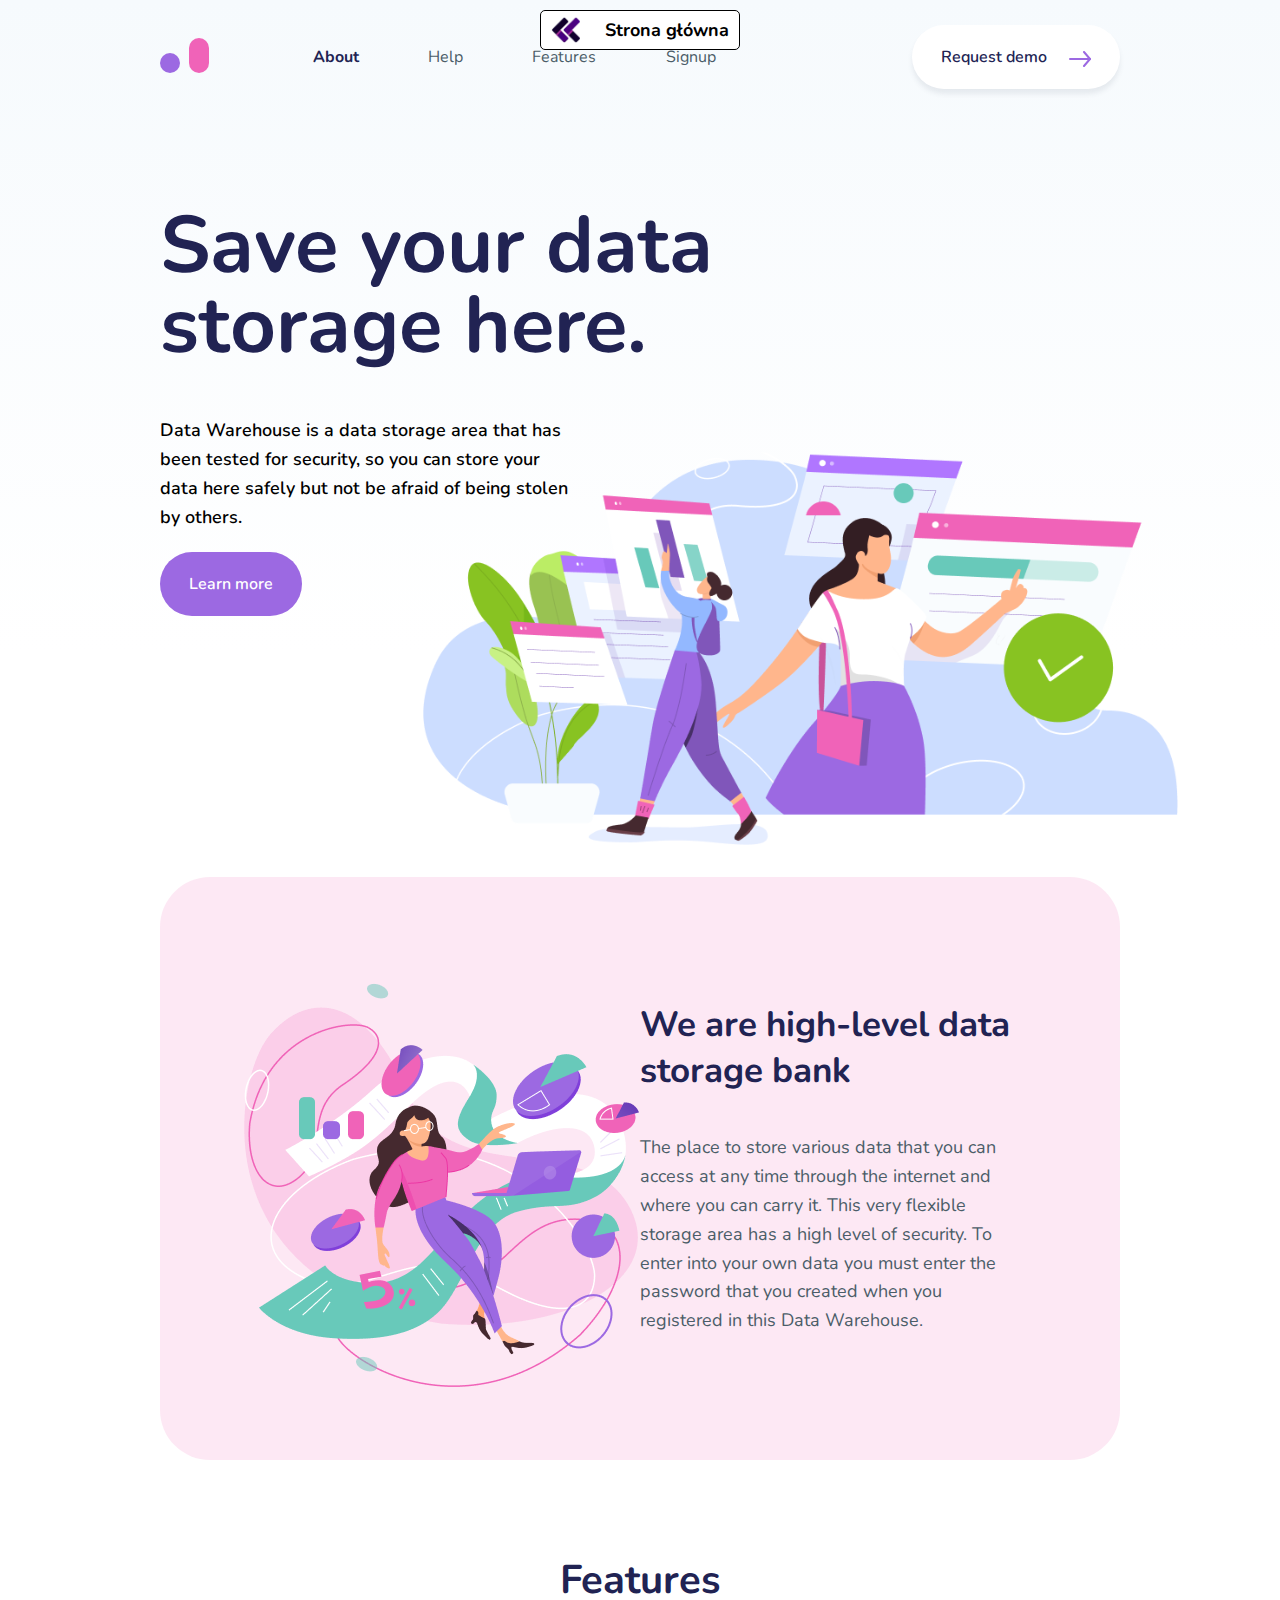
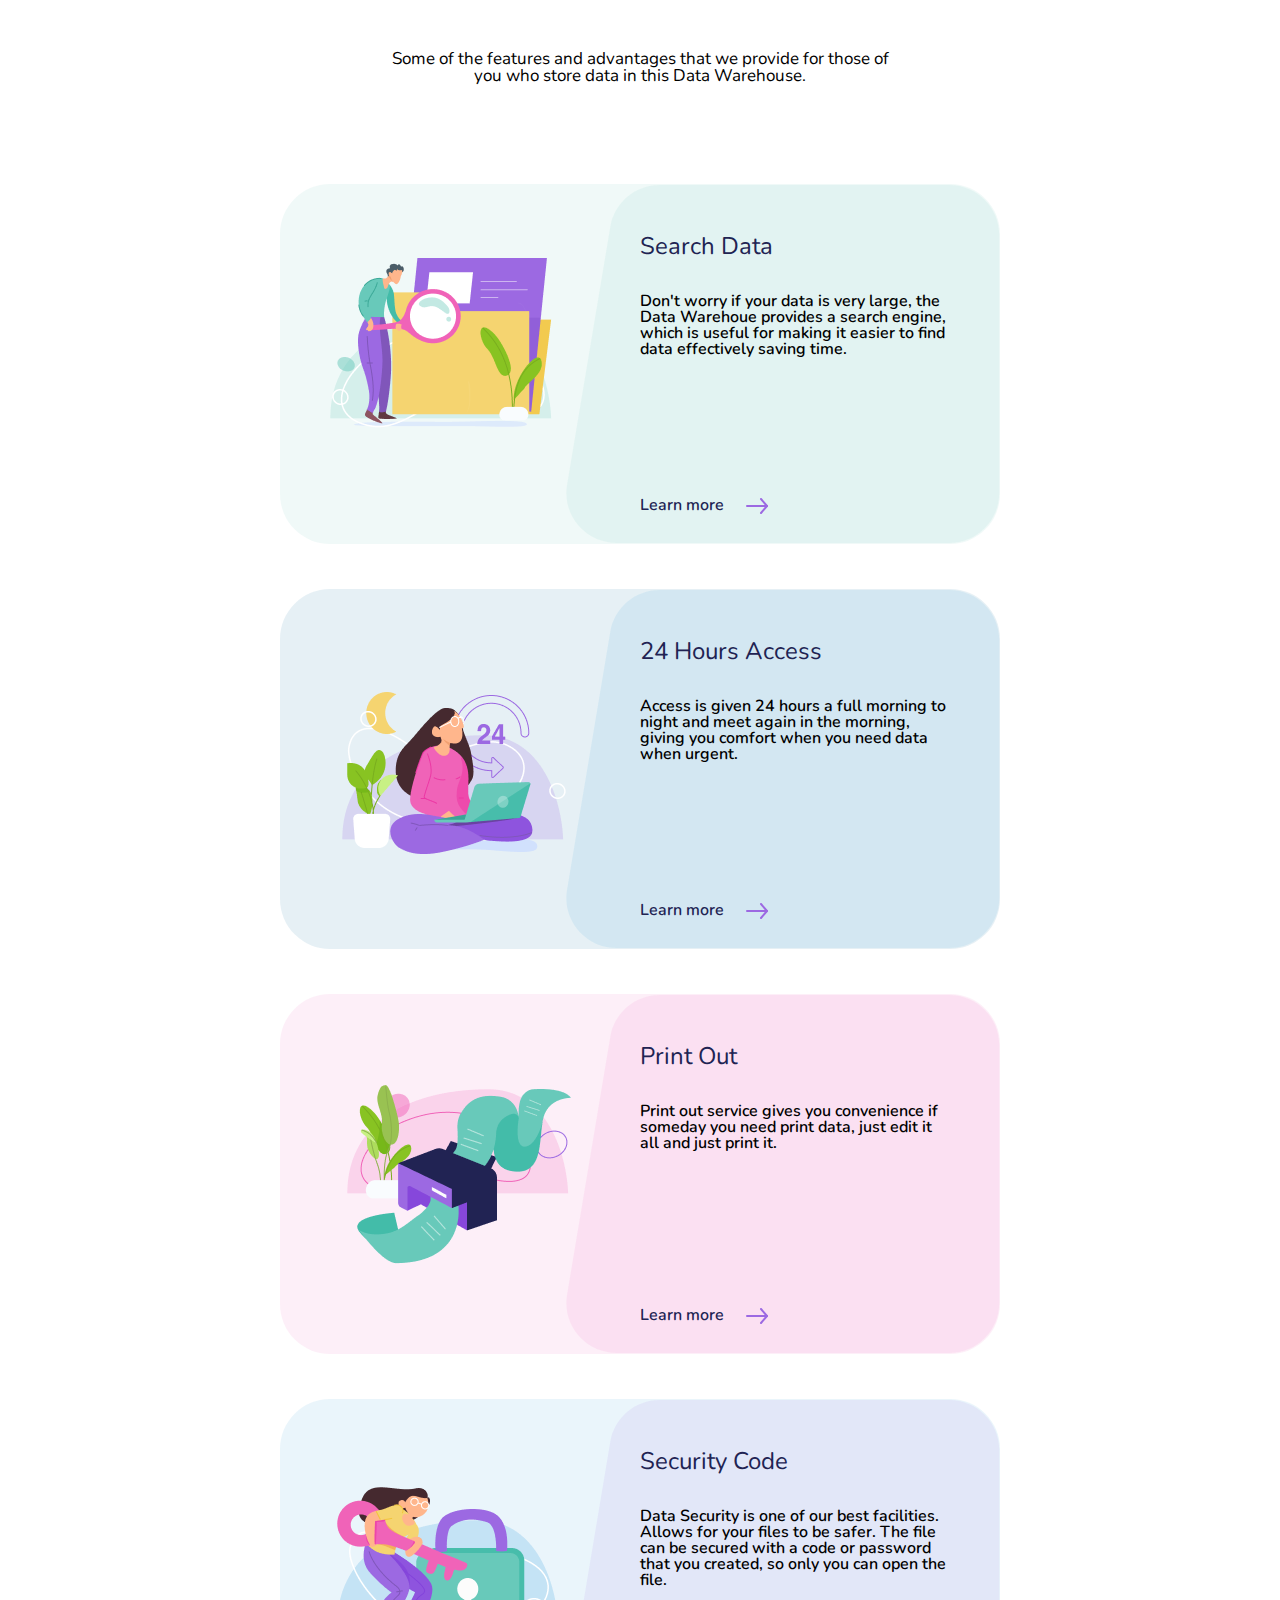
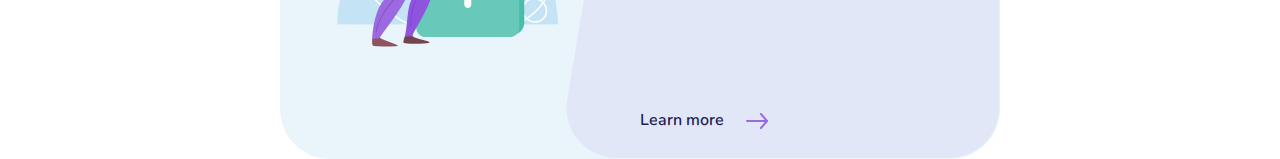
==== projects/dataStorage/index.html @ 3a8fd15c "Added first illustrative project. Team list is now responsive." ====
<!DOCTYPE html>
<html lang="en">

<head>
  <meta charset="UTF-8">
  <meta name="viewport" content="width=device-width, initial-scale=1.0">
  <link rel="stylesheet" href="./style.css">
  <title>ZerOne - Data Storage</title>
</head>

<body>
  <nav>
    <!-- Back to Main page -->
    <a class="back-to-main" href="https://www.zerone.company/">
      <img src="../../img/pricing/arrow-offers.webp">
      <h4>Strona główna</h4>
    </a>

    <div class="container">
      <a href="#" aria-label="go to the top">
        <img class="logo" src="img/icons/Logo.svg" alt="logo">
      </a>

      <div class="nav__links">
        <a href="#" class="active">About</a>
        <a href="#">Help</a>
        <a href="#">Features</a>
        <a href="#">Signup</a>
      </div>

      <button class="btn btn--white">
        Request demo
        <img src="img/icons/arrow.svg" aria-hidden="true" alt="arrow">
      </button>

      <button class="btn btn--mobile--menu">
        <img src="img/icons/menu.png" aria-label="open mobile menu" alt="menu">
      </button>
    </div>
  </nav>

  <main>
    <section class="landing-page">
      <div class="container">
        <h1>Save your data storage here.</h1>
        <p>
          Data Warehouse is a data storage area that has been
          tested for security, so you can store your data here
          safely but not be afraid of being stolen by others.
        </p>
        <button class="btn btn--purple">Learn more</button>
      </div>
    </section>

    <div class="container">
      <section class="about">
        <h1>We are high-level data storage bank</h1>
        <p>
          The place to store various data that you can access at any time
          through the internet and where you can carry it.
          This very flexible storage area has a high level of security. To
          enter into your own data you must enter the password that you
          created when you registered in this Data Warehouse.
        </p>
      </section>
    </div>

    <section class="features">
      <div class="container">
        <header class="features__header">
          <h1>Features</h1>
          <p>
            Some of the features and advantages that we provide for those of
            you
            who store data in this Data Warehouse.
          </p>
        </header>

        <div class="features__list">
          <div class="features__item features__item--1">
            <h2>Search Data</h2>
            <p>
              Don't worry if your data is very large, the Data Warehoue
              provides a search engine, which is useful for making it easier
              to find data effectively saving time.
            </p>
            <a href="#" class="link-with-icon">
              Learn more <img src="img/icons/arrow.svg" alt="arrow">
            </a>
          </div>

          <div class="features__item features__item--2">
            <h2>24 Hours Access</h2>
            <p>
              Access is given 24 hours a full morning to night and
              meet again in the morning, giving you comfort when
              you need data when urgent.
            </p>
            <a href="#" class="link-with-icon">
              Learn more <img src="img/icons/arrow.svg" alt="arrow">
            </a>
          </div>

          <div class="features__item features__item--3">
            <h2>Print Out</h2>
            <p>
              Print out service gives you convenience if someday
              you need print data, just edit it all and just print it.
            </p>
            <a href="#" class="link-with-icon">
              Learn more <img src="img/icons/arrow.svg" alt="arrow">
            </a>
          </div>

          <div class="features__item features__item--4">
            <h2>Security Code</h2>
            <p>
              Data Security is one of our best facilities. Allows for your
              files
              to be safer. The file can be secured with a code or password
              that
              you created, so only you can open the file.
            </p>
            <a href="#" class="link-with-icon">
              Learn more <img src="img/icons/arrow.svg" alt="arrow">
            </a>
          </div>

        </div>
      </div>
    </section>
  </main>
</body>

</html>
---- projects/dataStorage/style.css ----
@import url("../../../css/reset.css");
@import url("https://fonts.googleapis.com/css2?family=Nunito:wght@400;600;700&display=swap");

:root {
  --deep-space-sparkle: #4B5D68;
  --space-cadet: #212353;
  --medium-purple: #9C69E2;
  --hot-pink: #F063B8;
  --medium-aquamarine: #68C9BA;
}

*, *:after, *:before {
  box-sizing: border-box;
}

html {
  scroll-behavior: smooth;
}

body {
  background: linear-gradient(180deg, #F6FAFD 0%, #FFFFFF 19.4%);
  background-repeat: no-repeat;
  font-family: 'Nunito', sans-serif;
}

.container {
  width: 96%;
  margin: 0 auto;
}

h1 {
  font-weight: 700;
  font-size: 25px;
  color: var(--space-cadet);
}

p {
  font-size: 18px;
}

/* BACK BUTTON */

.back-to-main {
  width: 200px;
  height: 40px;
  display: flex;
  align-items: center;
  justify-content: space-between;
  padding: 10px;
  position: fixed;
  left: calc(50% - 100px);
  top: 10px;
  background-color: white;
  border: 1px solid black;
  border-radius: 5px;
  text-decoration: none;
  z-index: 10;
  transition: 0.3s all;
}

.back-to-main img {
  width: 30px;
  height: 30px;
  rotate: 180deg;
}

.back-to-main h4 {
  font-size: 18px;
  font-weight: bold;
  color: black;
}

.back-to-main:hover {
  transform: scale(1.1);
}

/* BACK BUTTON */

.btn {
  padding: 21px 29px;
  border: 0;
  background: none;
  border-radius: 50px;
  font-size: 16px;
  font-weight: 600;
  font-family: 'Nunito', sans-serif;
  cursor: pointer;
}

.btn:hover {
  outline: 1px solid black;
}

.btn--white {
  background: #FFFFFF;
  box-shadow: 0px 5px 5px rgba(75, 93, 104, 0.1);
  color: var(--space-cadet);
  z-index: 1;
}

.btn--white img {
  margin-left: 18px;
  vertical-align: middle;
}

.btn--purple {
  background-color: var(--medium-purple);
  box-shadow: 0px 5px 5px rgba(75, 93, 104, 0.1);
  color: #FFFFFF;
}

.btn--mobile--menu {
  position: absolute;
  right: 0;
  padding: 0;
}

.btn--mobile--menu img {
  width: 27px;
}

.btn--mobile--menu:hover {
  outline: none;
}

nav .container {
  position: relative;
  display: flex;
  align-items: center;
}

nav .container .btn--white {
  position: fixed;
  right: 20px;
  bottom: 10px;
}

nav .container .btn--white img {
  display: none;
}

.logo {
  transition-duration: 400ms;
}

.logo:hover {
  transform: scale(1.2);
}

.nav__links {
  display: none;
}

.nav__links a {
  color: var(--deep-space-sparkle);
  text-decoration: none;
  border-bottom: 1px solid transparent;
  transition-duration: 300ms;
}

.nav__links a:hover {
  border-bottom: 1px solid var(--deep-space-sparkle);
  transform: scale(1.1);
}

.nav__links a.active {
  font-weight: 700;
  color: var(--space-cadet);
}

.nav__links a.active:hover {
  border-bottom: 1px solid var(--space-cadet);
}

.landing-page {
  min-height: 89vh;
  padding: 50px 0 100px 0;
  background-image: url(./img/bg/bg-lp.svg);
  background-position: 50% 90%;
  background-repeat: no-repeat;
  background-size: 100%;
}

.landing-page h1 {
  font-size: 40px;
  margin-top: 0;
  margin-bottom: 50px;
}

.landing-page p {
  line-height: 160%;
  font-weight: 600;
  margin-bottom: 20px;
}

.about {
  padding: 20px;
  background: rgba(240, 99, 184, 15%) url(./img/bg/bg-about.svg);
  border-radius: 50px;
  background-position: 50% 23%;
  background-repeat: no-repeat;
  background-size: 65%;
}

.about h1 {
  margin-bottom: 220px;
  line-height: 130%;
  text-align: center;
}

.about p {
  line-height: 160%;
  color: var(--deep-space-sparkle);
}

.features {
  margin-top: 50px;
}

.features__header {
  margin: 0 auto 70px auto;
  text-align: center;
}

.features__header p {
  font-size: 17px;
}

.features h1 {
  margin-bottom: 50px;
}

.features h2 {
  margin-bottom: 250px;
  font-size: 24px;
  color: var(--space-cadet);
  text-align: center;
}

.features__list {
  display: grid;
  grid-template-columns: 100%;
  grid-gap: 45px;
}

.features__list p {
  font-size: 16px;
  font-weight: 600;
  margin-bottom: 35px;
}

.features__item {
  position: relative;
  padding: 50px;
  border-radius: 50px;
  background-repeat: no-repeat;
  background-position: 0 50%;
}

.features__item--1 {
  background: rgba(104, 201, 186, .1) url(./img/bg/bg-f-1b.svg) no-repeat scroll 50% 37%;
}

.features__item--2 {
  background: rgba(13, 105, 156, 0.1) url(./img/bg/bg-f-2b.svg) no-repeat scroll 50% 37%;
}

.features__item--3 {
  background: rgba(240, 99 ,184, 0.1) url(./img/bg/bg-f-3b.svg) no-repeat scroll 50% 37%;
}

.features__item--4 {
  background: rgba(45, 156, 219, 0.1) url(./img/bg/bg-f-4b.svg) no-repeat scroll 50% 37%;
}

.link-with-icon {
  text-decoration: none;
  color: var(--space-cadet);
  font-weight: 600;
  cursor: pointer;
}

.link-with-icon img {
  margin-left: 18px;
  vertical-align: middle;
}

/* Tablet */
@media only screen and (min-width: 768px) {
  .container {
    width: 720px;
  }
  
  h1 {
    font-weight: 700;
    font-size: 40px;
  }
  
  .btn--mobile--menu{
    display: none;
  }
  
  .btn--purple {
    box-shadow: none;
  }
  
  nav {
    margin-top: 3%;
  }
  
  nav .container .btn {
    position: absolute;
    right: 0;
    bottom: unset;
  }
  
  nav .container .btn img {
    display: initial;
  }
  
  .nav__links {
    display: flex;
    justify-content: space-between;
    width: 42%;
    margin-left: 10.8%;
  }
  
  .landing-page {
    padding: 130px 0 100px 0;
    background-position: 83% 90%;
    background-size: 60%;
  }
  
  .landing-page h1 {
    font-size: 80px;
  }
  
  .landing-page p {
    width: 43%;
    line-height: 160%;
  }
  
  .landing-page h1, p {
    margin-bottom: 50px;
  }
  
  .about {
    background-position: 50% 15%;
    background-size: 40%;
  }
  
  .about h1 {
    margin-top: 0;
    margin-bottom: 240px;
    font-size: 35px;
  }
  
  .about p {
    margin-bottom: 0;
  }
  
  .features {
    margin-top: 100px;
  }
  
  .features h2 {
    margin-bottom: 35px;
    text-align: left;
  }
  
  .features p {
    margin-bottom: 0;
  }
  
  .features__header {
    width: 52%;
    margin: 0 auto 100px auto;
  }
  
  .features__item {
    height: 360px;
    padding: 50px 50px 50px 50%;
    background-position: 100% 50%, 10% 50%;
  }
  
  .features__item--1 {
    background-image: url(./img/bg/bg-f-1.svg), url(./img/bg/bg-f-1b.svg);
  }
  
  .features__item--2 {
    background-image: url(./img/bg/bg-f-2.svg), url(./img/bg/bg-f-2b.svg);
  }
  
  .features__item--3 {
    background-image: url(./img/bg/bg-f-3.svg), url(./img/bg/bg-f-3b.svg);
  }
  
  .features__item--4 {
    background-image: url(./img/bg/bg-f-4.svg), url(./img/bg/bg-f-4b.svg);
  }
  
  .link-with-icon {
    position: absolute;
    left: 50%;
    bottom: 30px;
  }
}

/* Laptop */
@media only screen and (min-width: 1024px) {
  .container {
    width: 960px;
  }

  .about {
    padding: 125px 92px 125px 50%;
    background-position: 5% 50%;
    background-size: unset;
  }

  .about h1 {
    margin-bottom: 40px;
    text-align: left;
  }

  .landing-page {
    background-position: 80% 95%;
  }

  .landing-page h1 {
    width: 60%;
  }

  .features__list {
      display: grid;
      grid-template-columns: 100%;
      grid-gap: 45px;
      width: 75%;
      margin: 0 auto;
  }
}

/* Desktop */
@media only screen and (min-width: 1440px) {
  .container {
    width: 1120px;
  }

  .nav__links {
    width: 25.75%;
  }

  .landing-page {
    background-size: unset;
  }

  .landing-page h1 {
    width: 53%;
    font-size: 80px;
  }

  .landing-page p {
    width: 34%;
    line-height: 160%;
  }

  .features {
    margin-top: 150px;
  }

  .features__list {
    grid-template-columns: calc(50% - 22.5px) calc(50% - 22.5px);
    width: 100%;
  }

  .features__item--1 {
    background: url(./img/bg/bg-f-1.svg) no-repeat scroll 100% 50%,
                url(./img/bg/bg-f-1b.svg) no-repeat scroll 10% 50%;
  }

  .features__item--2 {
    background: url(./img/bg/bg-f-2.svg) no-repeat scroll 100% 50%,
                url(./img/bg/bg-f-2b.svg) no-repeat scroll 10% 50%;
  }

  .features__item--3 {
    background: url(./img/bg/bg-f-3.svg) no-repeat scroll 100% 50%,
                url(./img/bg/bg-f-3b.svg) no-repeat scroll 10% 50%;
  }

  .features__item--4 {
    background: url(./img/bg/bg-f-4.svg) no-repeat scroll 100% 50%,
                url(./img/bg/bg-f-4b.svg) no-repeat scroll 10% 50%;
  }    
}
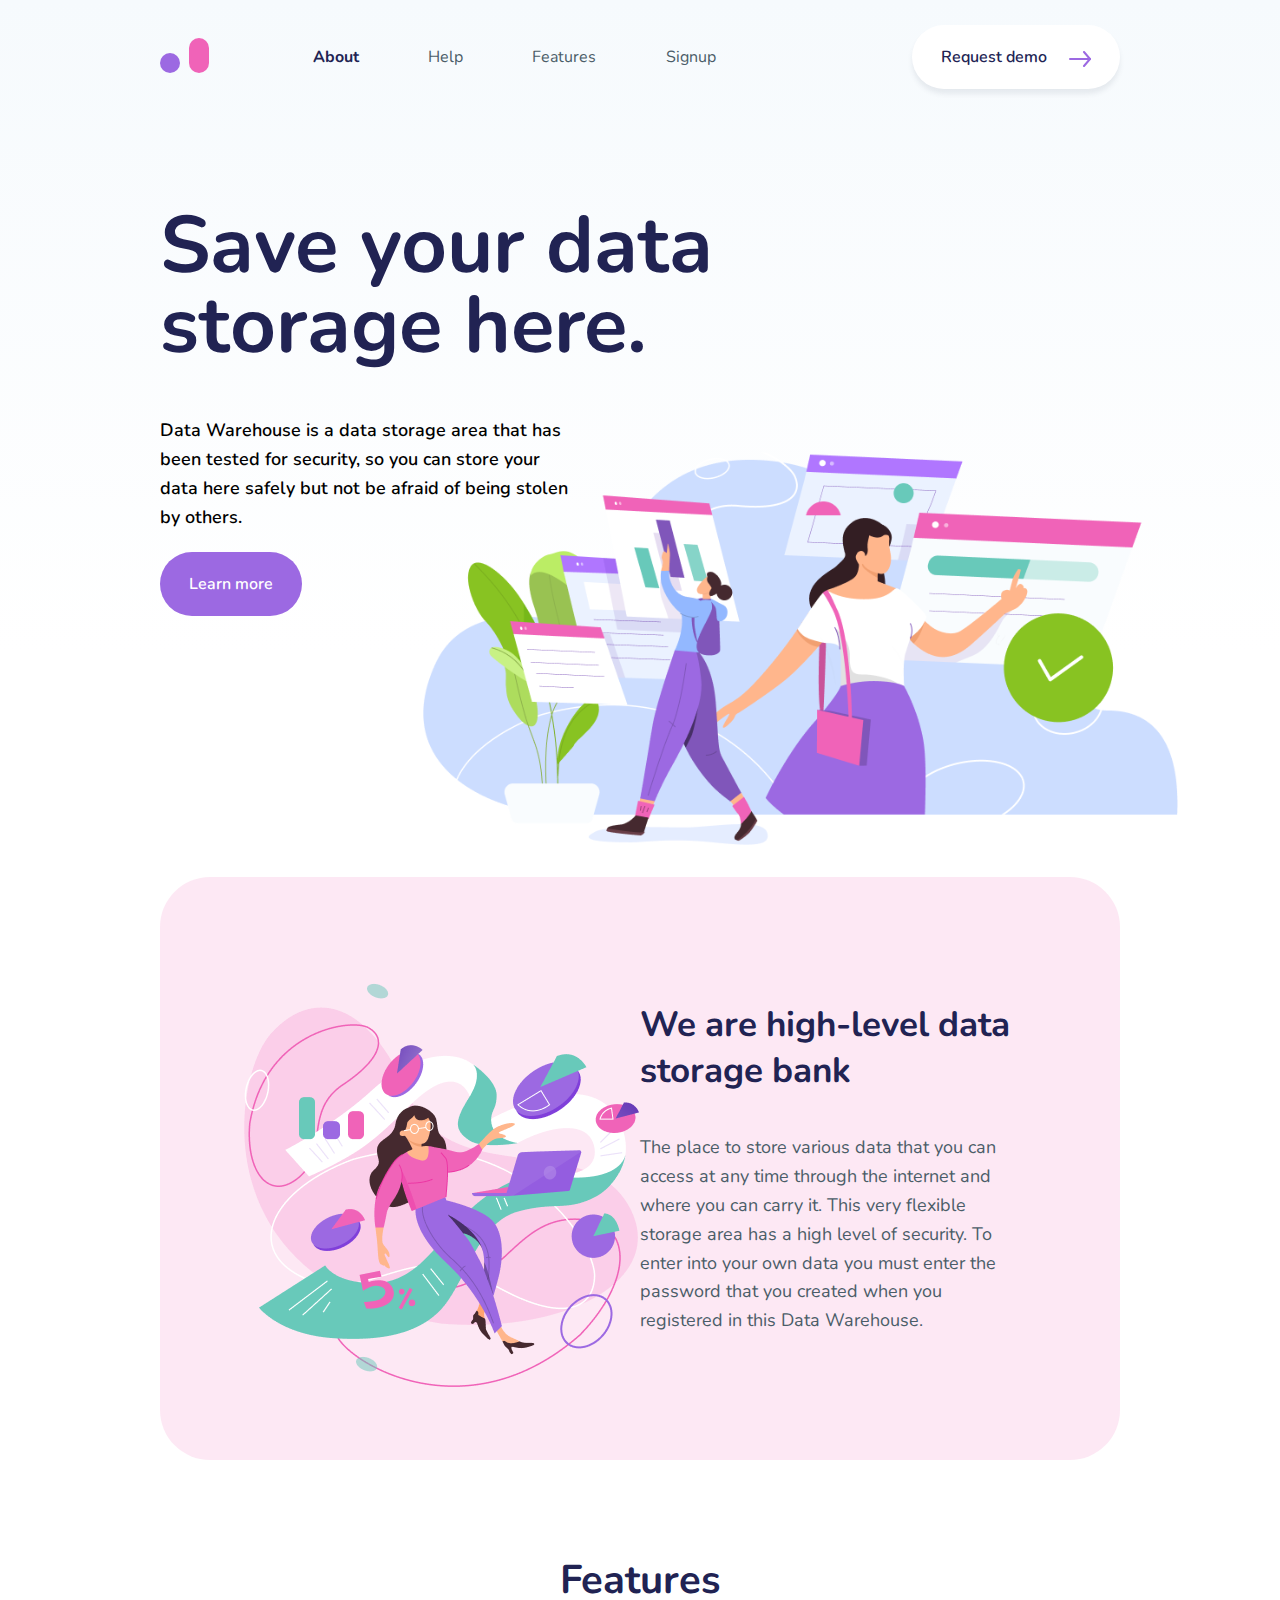
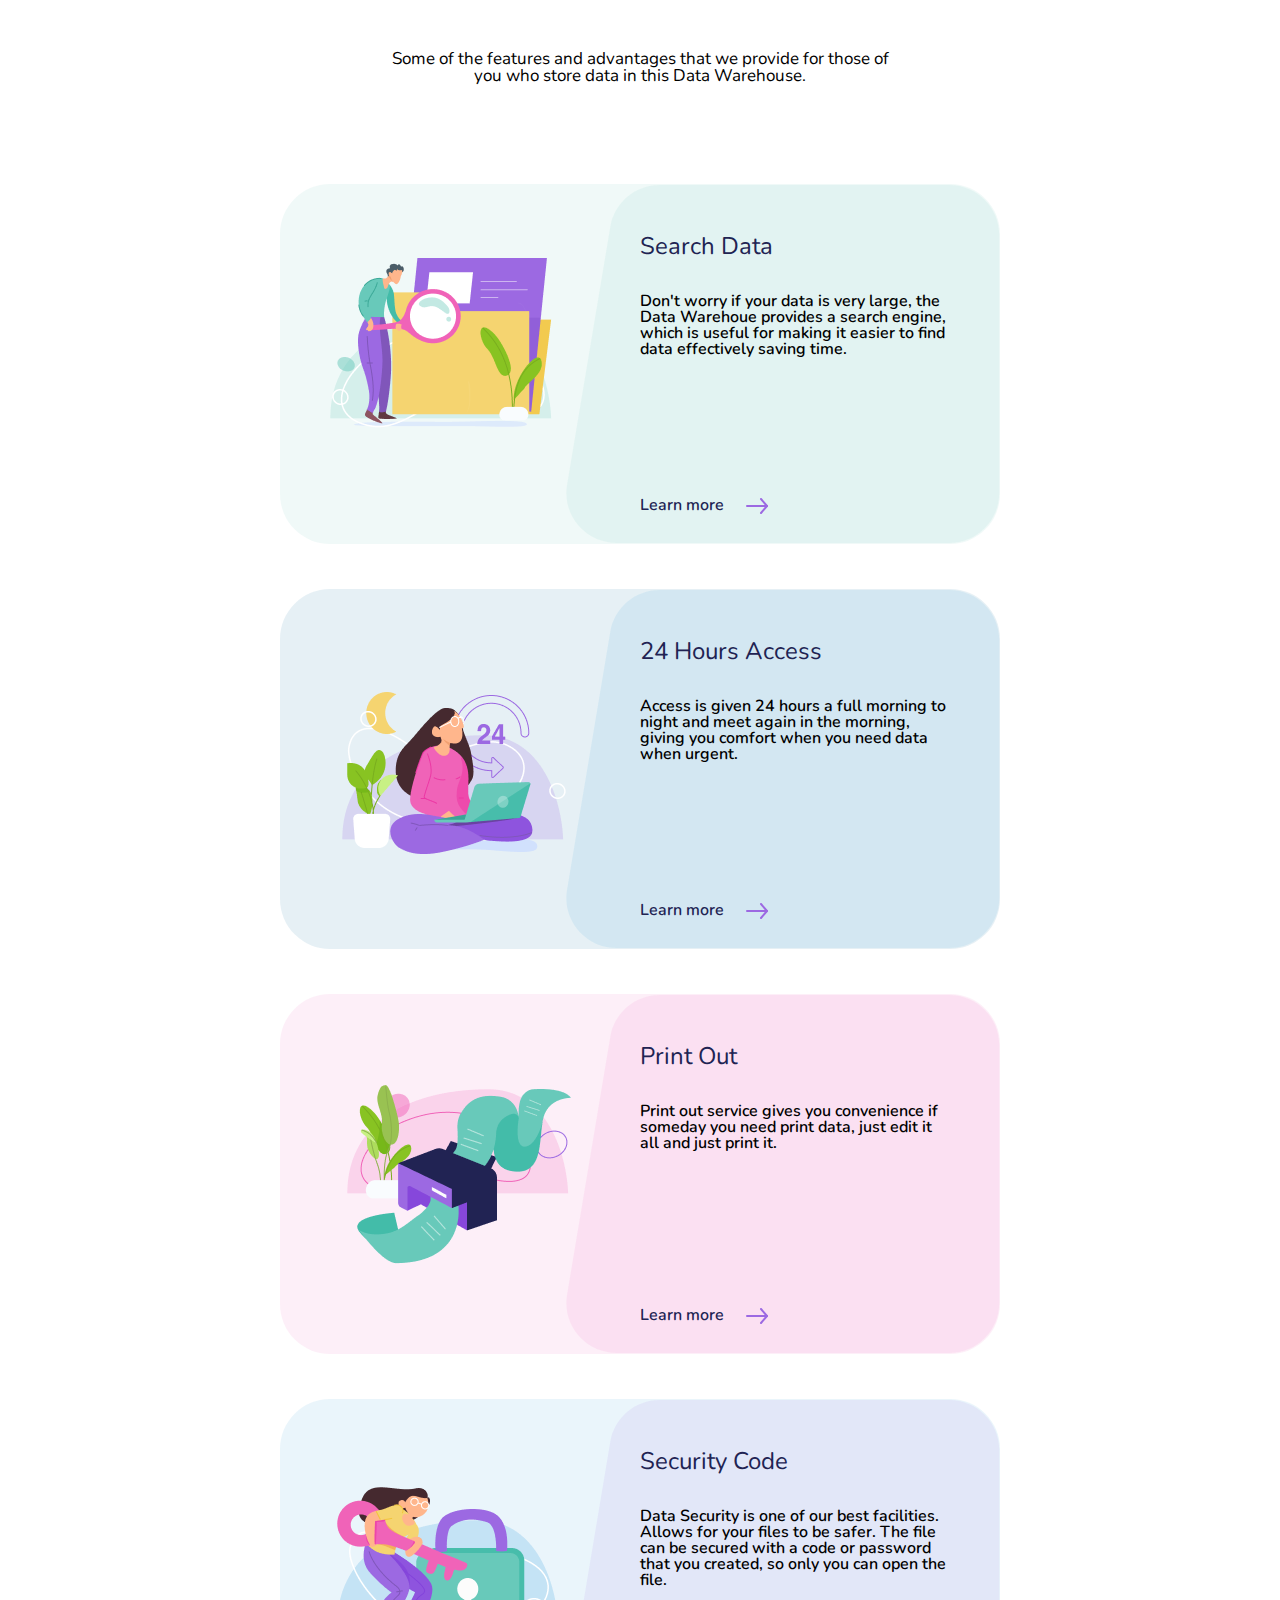
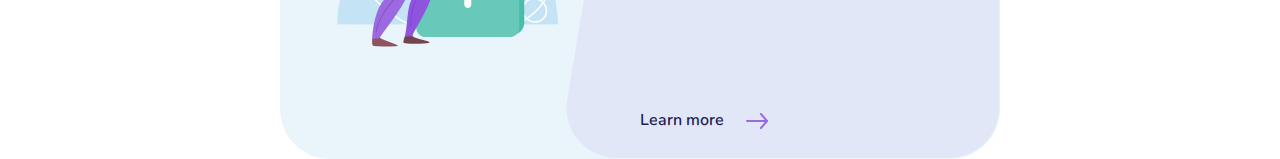
==== commit e120a0b0: "Deleted a back to main page button on preview project website. Now it's opening as target _blank." ====
--- a/projects/dataStorage/index.html
+++ b/projects/dataStorage/index.html
@@ -10,12 +10,6 @@
 
 <body>
   <nav>
-    <!-- Back to Main page -->
-    <a class="back-to-main" href="https://www.zerone.company/">
-      <img src="../../img/pricing/arrow-offers.webp">
-      <h4>Strona główna</h4>
-    </a>
-
     <div class="container">
       <a href="#" aria-label="go to the top">
         <img class="logo" src="img/icons/Logo.svg" alt="logo">
--- a/projects/dataStorage/style.css
+++ b/projects/dataStorage/style.css
@@ -37,44 +37,6 @@
 p {
   font-size: 18px;
 }
-
-/* BACK BUTTON */
-
-.back-to-main {
-  width: 200px;
-  height: 40px;
-  display: flex;
-  align-items: center;
-  justify-content: space-between;
-  padding: 10px;
-  position: fixed;
-  left: calc(50% - 100px);
-  top: 10px;
-  background-color: white;
-  border: 1px solid black;
-  border-radius: 5px;
-  text-decoration: none;
-  z-index: 10;
-  transition: 0.3s all;
-}
-
-.back-to-main img {
-  width: 30px;
-  height: 30px;
-  rotate: 180deg;
-}
-
-.back-to-main h4 {
-  font-size: 18px;
-  font-weight: bold;
-  color: black;
-}
-
-.back-to-main:hover {
-  transform: scale(1.1);
-}
-
-/* BACK BUTTON */
 
 .btn {
   padding: 21px 29px;
